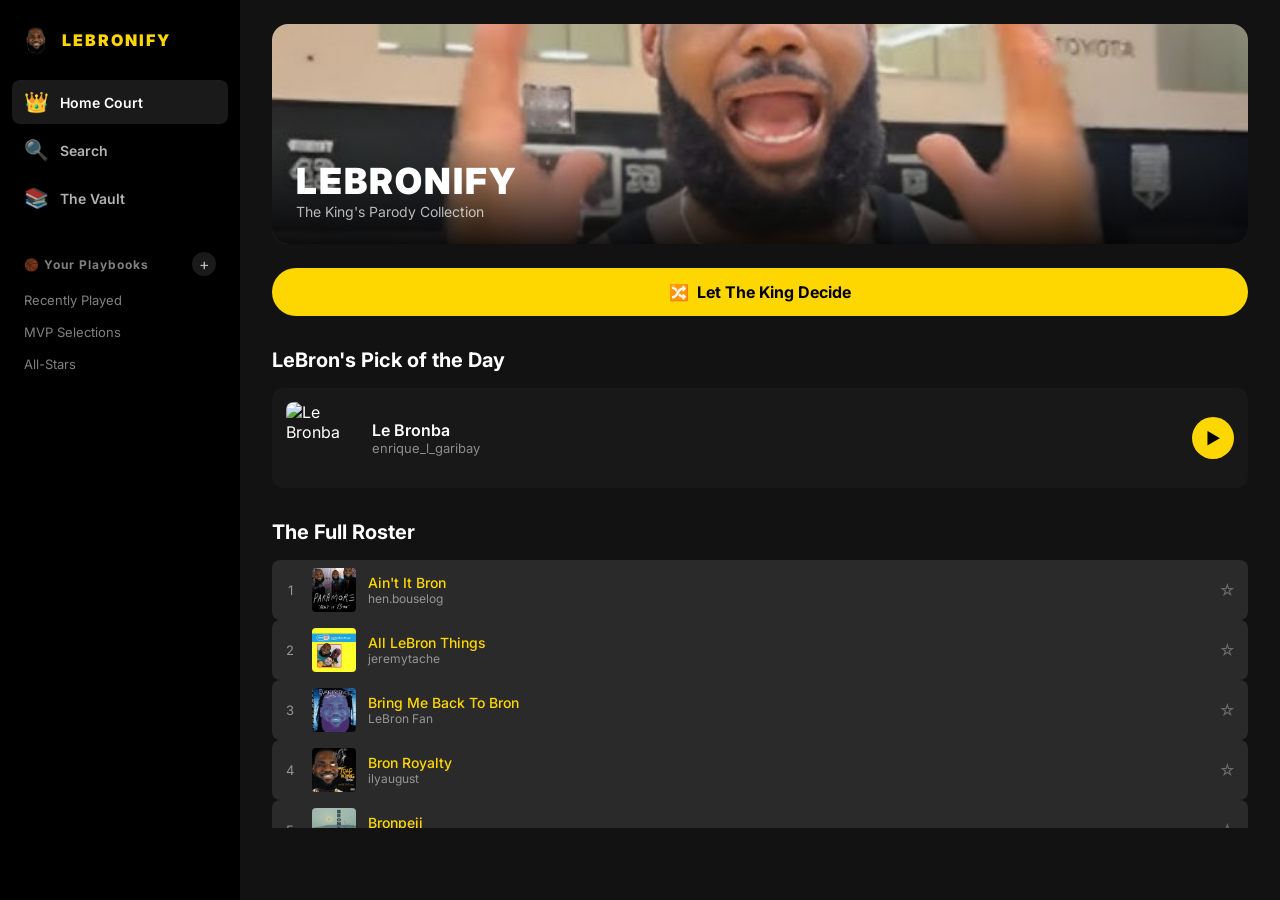
==== website/app.html @ bc75dea7 "Add LeBronify web browser experience with full music player Build a Spotify-style web app (app.html/" ====
<!DOCTYPE html>
<html lang="en">
<head>
    <meta charset="UTF-8">
    <meta name="viewport" content="width=device-width, initial-scale=1.0">
    <title>LeBronify - Web Player</title>
    <link rel="stylesheet" href="app.css">
    <link rel="icon" type="image/png" href="images/ui/lebron_default.png">
    <link rel="preconnect" href="https://fonts.googleapis.com">
    <link rel="preconnect" href="https://fonts.gstatic.com" crossorigin>
    <link href="https://fonts.googleapis.com/css2?family=Inter:wght@400;500;600;700;800;900&display=swap" rel="stylesheet">
</head>
<body>
    <div id="app">
        <!-- Sidebar -->
        <aside class="sidebar" id="sidebar">
            <div class="sidebar-logo">
                <img src="images/ui/lebron_default.png" alt="LeBronify" class="sidebar-logo-img">
                <span class="sidebar-logo-text">LEBRONIFY</span>
            </div>
            <nav class="sidebar-nav">
                <button class="nav-item active" data-view="home">
                    <span class="nav-icon">&#x1F451;</span>
                    <span class="nav-label">Home Court</span>
                </button>
                <button class="nav-item" data-view="search">
                    <span class="nav-icon">&#x1F50D;</span>
                    <span class="nav-label">Search</span>
                </button>
                <button class="nav-item" data-view="vault">
                    <span class="nav-icon">&#x1F4DA;</span>
                    <span class="nav-label">The Vault</span>
                </button>
            </nav>
            <div class="sidebar-playlists">
                <div class="sidebar-playlists-header">
                    <span>&#x1F3C0; Your Playbooks</span>
                    <button class="sidebar-create-btn" id="create-playlist-btn" title="Draft a Playbook">+</button>
                </div>
                <div class="sidebar-playlists-list" id="sidebar-playlists"></div>
            </div>
        </aside>

        <!-- Main Content -->
        <main class="main-content" id="main-content">
            <!-- Home View -->
            <div class="view active" id="view-home">
                <div class="view-scroll">
                    <!-- Banner -->
                    <div class="home-banner">
                        <img src="images/ui/lebron_banner.jpg" alt="LeBron" class="banner-img">
                        <div class="banner-overlay">
                            <h1 class="banner-title">LEBRONIFY</h1>
                            <p class="banner-sub">The King's Parody Collection</p>
                        </div>
                    </div>

                    <!-- Taco Tuesday Banner (hidden by default) -->
                    <div class="taco-banner-section" id="taco-banner" style="display:none;">
                        <div class="taco-gradient">
                            <span class="taco-title-text">&#x1F32E; TACO TUESDAYYYYY &#x1F32E;</span>
                            <button class="taco-play-btn" id="taco-play-btn">Play Taco Tuesday</button>
                        </div>
                    </div>

                    <!-- Shuffle Button -->
                    <button class="shuffle-btn" id="shuffle-all-btn">
                        <span>&#x1F500;</span> Let The King Decide
                    </button>

                    <!-- Song of the Day -->
                    <section class="home-section">
                        <h2 class="section-title">LeBron's Pick of the Day</h2>
                        <div class="potd-card" id="potd-card"></div>
                    </section>

                    <!-- Recent Highlights -->
                    <section class="home-section" id="recent-section" style="display:none;">
                        <h2 class="section-title">Recent Highlights</h2>
                        <div class="scroll-row" id="recent-row"></div>
                    </section>

                    <!-- MVP Selections -->
                    <section class="home-section" id="mvp-section" style="display:none;">
                        <h2 class="section-title">MVP Selections</h2>
                        <div class="scroll-row" id="mvp-row"></div>
                    </section>

                    <!-- The Full Roster -->
                    <section class="home-section">
                        <h2 class="section-title">The Full Roster</h2>
                        <div class="song-list" id="full-roster"></div>
                    </section>
                </div>
            </div>

            <!-- Search View -->
            <div class="view" id="view-search">
                <div class="view-scroll">
                    <h1 class="view-title">Search</h1>
                    <div class="search-bar-wrap">
                        <span class="search-icon">&#x1F50D;</span>
                        <input type="text" class="search-input" id="search-input" placeholder="Search songs, artists...">
                    </div>
                    <div class="song-list" id="search-results"></div>
                </div>
            </div>

            <!-- Vault View -->
            <div class="view" id="view-vault">
                <div class="view-scroll">
                    <h1 class="view-title">The Vault</h1>
                    <div class="vault-tabs">
                        <button class="vault-tab active" data-vault-tab="playbooks">Playbooks</button>
                        <button class="vault-tab" data-vault-tab="allstars">All-Stars</button>
                    </div>
                    <div class="vault-panel active" id="vault-playbooks">
                        <div class="vault-section-label">System Playlists</div>
                        <div class="playlist-list" id="system-playlists"></div>
                        <div class="vault-section-label">Your Playbooks</div>
                        <div class="playlist-list" id="user-playlists"></div>
                        <button class="draft-btn" id="vault-create-btn">+ Draft a Playbook</button>
                    </div>
                    <div class="vault-panel" id="vault-allstars">
                        <div class="song-list" id="allstars-list"></div>
                        <div class="empty-state" id="empty-allstars" style="display:none;">
                            <span class="empty-icon">&#x1F494;</span>
                            <h3>No All-Stars Yet</h3>
                            <p>Even the King has his favorites. Tap the star on any song to crown it an All-Star.</p>
                        </div>
                    </div>
                </div>
            </div>

            <!-- Playlist Detail View -->
            <div class="view" id="view-playlist-detail">
                <div class="view-scroll">
                    <button class="back-btn" id="playlist-back-btn">&#x2190; Back</button>
                    <div class="playlist-header" id="playlist-header"></div>
                    <div class="playlist-actions">
                        <button class="play-all-btn" id="playlist-play-all">&#x25B6; Play All</button>
                        <button class="shuffle-play-btn" id="playlist-shuffle">&#x1F500; Shuffle</button>
                    </div>
                    <div class="song-list" id="playlist-songs"></div>
                </div>
            </div>

            <!-- Now Playing View (full screen) -->
            <div class="view" id="view-player">
                <div class="view-scroll player-view-scroll">
                    <button class="back-btn player-back" id="player-back-btn">&#x2190; Back</button>
                    <div class="player-content">
                        <div class="player-art-wrap">
                            <img src="" alt="" class="player-art" id="player-art">
                        </div>
                        <div class="player-song-title" id="player-title">Not Playing</div>
                        <div class="player-song-artist" id="player-artist">Select a song to start</div>
                        <div class="player-progress-wrap">
                            <div class="player-progress-bar" id="player-progress-bar">
                                <div class="player-progress-fill" id="player-progress-fill"></div>
                                <div class="player-progress-thumb" id="player-progress-thumb"></div>
                            </div>
                            <div class="player-times">
                                <span id="player-time-current">0:00</span>
                                <span id="player-time-total">0:00</span>
                            </div>
                        </div>
                        <div class="player-controls">
                            <button class="ctrl-btn" id="btn-shuffle" title="Shuffle">&#x1F500;</button>
                            <button class="ctrl-btn ctrl-main" id="btn-prev" title="Previous">&#x23EE;</button>
                            <button class="ctrl-btn ctrl-play" id="btn-play" title="Play">&#x25B6;</button>
                            <button class="ctrl-btn ctrl-main" id="btn-next" title="Next">&#x23ED;</button>
                            <button class="ctrl-btn" id="btn-repeat" title="Repeat">&#x1F501;</button>
                        </div>
                        <div class="player-actions">
                            <button class="action-btn" id="btn-favorite" title="All-Star">
                                <span>&#x2606;</span>
                                <span class="action-label">All-Star</span>
                            </button>
                            <button class="action-btn" id="btn-queue" title="Queue">
                                <span>&#x1F4CB;</span>
                                <span class="action-label">Queue</span>
                            </button>
                            <button class="action-btn" id="btn-add-playlist" title="Add to Playbook">
                                <span>&#x2795;</span>
                                <span class="action-label">Playbook</span>
                            </button>
                        </div>
                        <!-- On The Bench -->
                        <div class="bench-section" id="bench-section">
                            <h3 class="bench-title">On The Bench</h3>
                            <div class="bench-list" id="bench-list"></div>
                        </div>
                    </div>
                </div>
            </div>
        </main>

        <!-- Queue Panel (slide-in) -->
        <div class="queue-panel" id="queue-panel">
            <div class="queue-header">
                <h2>Queue</h2>
                <button class="queue-close" id="queue-close">&#x2715;</button>
            </div>
            <div class="queue-list" id="queue-list"></div>
        </div>

        <!-- Now Playing Bar (bottom) -->
        <div class="now-playing-bar" id="now-playing-bar" style="display:none;">
            <div class="npb-progress">
                <div class="npb-progress-fill" id="npb-progress-fill"></div>
            </div>
            <div class="npb-content">
                <div class="npb-left" id="npb-open-player">
                    <img src="" alt="" class="npb-art" id="npb-art">
                    <div class="npb-info">
                        <div class="npb-title" id="npb-title">Not Playing</div>
                        <div class="npb-artist" id="npb-artist"></div>
                    </div>
                </div>
                <div class="npb-controls">
                    <button class="npb-btn" id="npb-prev">&#x23EE;</button>
                    <button class="npb-btn npb-play" id="npb-play">&#x25B6;</button>
                    <button class="npb-btn" id="npb-next">&#x23ED;</button>
                </div>
                <div class="npb-right">
                    <button class="npb-btn npb-fav" id="npb-fav" title="All-Star">&#x2606;</button>
                    <div class="npb-volume">
                        <span>&#x1F50A;</span>
                        <input type="range" class="volume-slider" id="volume-slider" min="0" max="100" value="80">
                    </div>
                </div>
            </div>
        </div>

        <!-- AD Overlay -->
        <div class="ad-overlay" id="ad-overlay" style="display:none;">
            <div class="ad-card">
                <div class="ad-header" id="ad-header">THE BROW KNOWS</div>
                <img src="" alt="AD" class="ad-img" id="ad-img">
                <div class="ad-msg" id="ad-msg"></div>
                <button class="ad-dismiss-btn" id="ad-dismiss"></button>
            </div>
        </div>

        <!-- Create Playlist Modal -->
        <div class="modal-overlay" id="modal-create" style="display:none;">
            <div class="modal-card">
                <h2>Draft a Playbook</h2>
                <input type="text" class="modal-input" id="playlist-name-input" placeholder="Playbook name...">
                <div class="modal-actions">
                    <button class="modal-cancel" id="modal-cancel">Cancel</button>
                    <button class="modal-confirm" id="modal-confirm">Draft</button>
                </div>
            </div>
        </div>

        <!-- Add to Playlist Modal -->
        <div class="modal-overlay" id="modal-add-to-playlist" style="display:none;">
            <div class="modal-card">
                <h2>Add to Playbook</h2>
                <div class="modal-playlist-list" id="modal-playlist-list"></div>
                <button class="modal-cancel" id="modal-add-cancel">Cancel</button>
            </div>
        </div>

        <!-- Mobile Tab Bar -->
        <div class="mobile-tabs" id="mobile-tabs">
            <button class="mobile-tab active" data-view="home">
                <span>&#x1F451;</span>
                <span>Home</span>
            </button>
            <button class="mobile-tab" data-view="search">
                <span>&#x1F50D;</span>
                <span>Search</span>
            </button>
            <button class="mobile-tab" data-view="player">
                <span>&#x1F3B5;</span>
                <span>Now Playing</span>
            </button>
            <button class="mobile-tab" data-view="vault">
                <span>&#x1F4DA;</span>
                <span>The Vault</span>
            </button>
        </div>
    </div>

    <script src="app.js"></script>
</body>
</html>
---- website/app.css ----
/* ============================================
   LEBRONIFY WEB APP - Spotify-style player
   Colors match iOS app exactly
   ============================================ */
:root {
    --bg: rgb(18, 18, 18);
    --bg-elevated: rgb(28, 28, 28);
    --bg-card: rgb(24, 24, 24);
    --bg-hover: rgb(40, 40, 40);
    --sidebar-bg: #000;
    --npb-bg: rgb(24, 24, 24);
    --yellow: #FFD700;
    --yellow-dim: rgba(255, 215, 0, 0.15);
    --yellow-glow: rgba(255, 215, 0, 0.3);
    --orange: #FF8C00;
    --white: #fff;
    --t1: rgba(255,255,255,1);
    --t2: rgba(255,255,255,0.7);
    --t3: rgba(255,255,255,0.5);
    --t4: rgba(255,255,255,0.3);
    --t5: rgba(255,255,255,0.1);
    --t6: rgba(255,255,255,0.06);
    --font: 'Inter', -apple-system, BlinkMacSystemFont, sans-serif;
    --sidebar-w: 240px;
    --npb-h: 72px;
    --radius: 8px;
    --transition: 0.2s ease;
}
*, *::before, *::after { margin: 0; padding: 0; box-sizing: border-box; }
body { font-family: var(--font); background: var(--bg); color: var(--white); overflow: hidden; height: 100vh; }
img { display: block; max-width: 100%; }
button { font-family: var(--font); cursor: pointer; border: none; background: none; color: inherit; }
input { font-family: var(--font); }

/* --- Layout --- */
#app { display: flex; height: 100vh; position: relative; }

/* --- Sidebar --- */
.sidebar {
    width: var(--sidebar-w); background: var(--sidebar-bg);
    display: flex; flex-direction: column; flex-shrink: 0;
    padding: 16px 12px; overflow: hidden;
}
.sidebar-logo { display: flex; align-items: center; gap: 10px; padding: 8px 8px 24px; }
.sidebar-logo-img { width: 32px; height: 32px; border-radius: 50%; object-fit: contain; }
.sidebar-logo-text { font-size: 16px; font-weight: 900; color: var(--yellow); letter-spacing: 2px; }
.sidebar-nav { display: flex; flex-direction: column; gap: 4px; margin-bottom: 24px; }
.nav-item {
    display: flex; align-items: center; gap: 12px; padding: 10px 12px;
    border-radius: var(--radius); font-size: 14px; font-weight: 600;
    color: var(--t2); transition: all var(--transition); width: 100%; text-align: left;
}
.nav-item:hover { color: var(--t1); background: var(--t5); }
.nav-item.active { color: var(--t1); background: var(--t5); }
.nav-icon { font-size: 20px; width: 24px; text-align: center; }

.sidebar-playlists { flex: 1; overflow-y: auto; }
.sidebar-playlists-header {
    display: flex; justify-content: space-between; align-items: center;
    padding: 8px 12px; font-size: 12px; font-weight: 700; color: var(--t3);
    letter-spacing: 1px;
}
.sidebar-create-btn {
    width: 24px; height: 24px; border-radius: 50%; background: var(--t5);
    color: var(--t2); font-size: 16px; display: flex; align-items: center;
    justify-content: center; transition: var(--transition);
}
.sidebar-create-btn:hover { background: var(--t4); color: var(--t1); }
.sidebar-playlists-list { display: flex; flex-direction: column; }
.sidebar-pl-item {
    padding: 8px 12px; font-size: 13px; color: var(--t3); border-radius: 4px;
    transition: var(--transition); cursor: pointer; white-space: nowrap;
    overflow: hidden; text-overflow: ellipsis; width: 100%; text-align: left;
}
.sidebar-pl-item:hover { color: var(--t1); background: var(--t6); }

/* --- Main Content --- */
.main-content {
    flex: 1; overflow: hidden; display: flex; flex-direction: column;
    padding-bottom: var(--npb-h);
}
.view { display: none; flex: 1; overflow: hidden; }
.view.active { display: flex; flex-direction: column; }
.view-scroll { flex: 1; overflow-y: auto; padding: 24px 32px 40px; }
.view-title { font-size: 28px; font-weight: 900; margin-bottom: 24px; }

/* --- Home View --- */
.home-banner {
    position: relative; height: 220px; border-radius: 16px; overflow: hidden;
    margin-bottom: 24px;
}
.banner-img { width: 100%; height: 100%; object-fit: cover; }
.banner-overlay {
    position: absolute; bottom: 0; left: 0; right: 0;
    padding: 24px; background: linear-gradient(transparent, rgba(0,0,0,0.85));
}
.banner-title { font-size: 36px; font-weight: 900; letter-spacing: 2px; }
.banner-sub { font-size: 14px; color: var(--t2); }

.taco-banner-section { margin-bottom: 16px; }
.taco-gradient {
    background: linear-gradient(135deg, var(--yellow), var(--orange));
    border-radius: var(--radius); padding: 16px 24px;
    display: flex; align-items: center; justify-content: space-between;
}
.taco-title-text { font-size: 20px; font-weight: 900; color: var(--white); }
.taco-play-btn {
    background: var(--white); color: var(--orange); padding: 8px 20px;
    border-radius: 25px; font-weight: 700; font-size: 13px;
}

.shuffle-btn {
    width: 100%; background: var(--yellow); color: #000; padding: 14px;
    border-radius: 25px; font-size: 16px; font-weight: 700; margin-bottom: 32px;
    transition: var(--transition); display: flex; align-items: center;
    justify-content: center; gap: 8px;
}
.shuffle-btn:hover { transform: scale(1.01); box-shadow: 0 4px 20px var(--yellow-glow); }

.home-section { margin-bottom: 32px; }
.section-title { font-size: 20px; font-weight: 700; margin-bottom: 16px; }

/* Pick of the Day */
.potd-card {
    display: flex; align-items: center; gap: 14px; background: var(--bg-card);
    padding: 14px; border-radius: 12px;
}
.potd-art { width: 72px; height: 72px; border-radius: 8px; object-fit: cover; flex-shrink: 0; }
.potd-info { flex: 1; min-width: 0; }
.potd-title { font-size: 16px; font-weight: 600; }
.potd-artist { font-size: 13px; color: var(--t3); }
.potd-play {
    width: 42px; height: 42px; background: var(--yellow); color: #000;
    border-radius: 50%; display: flex; align-items: center; justify-content: center;
    font-size: 16px; flex-shrink: 0; transition: var(--transition);
}
.potd-play:hover { transform: scale(1.1); }

/* Scroll Row */
.scroll-row { display: flex; gap: 14px; overflow-x: auto; padding-bottom: 8px; }
.scroll-row::-webkit-scrollbar { height: 4px; }
.scroll-row::-webkit-scrollbar-thumb { background: var(--t4); border-radius: 2px; }
.scroll-card {
    flex-shrink: 0; width: 140px; cursor: pointer; transition: var(--transition);
}
.scroll-card:hover { transform: translateY(-2px); }
.scroll-card-art {
    width: 140px; height: 140px; border-radius: 6px; overflow: hidden;
    margin-bottom: 8px; position: relative;
}
.scroll-card-art img { width: 100%; height: 100%; object-fit: cover; }
.scroll-card-name { font-size: 13px; font-weight: 600; white-space: nowrap; overflow: hidden; text-overflow: ellipsis; }
.scroll-card-artist { font-size: 11px; color: var(--t3); }
/* MVP badge on scroll cards */
.mvp-badge {
    position: absolute; top: 6px; left: 6px;
    width: 22px; height: 22px; background: var(--yellow); color: #000;
    border-radius: 50%; font-size: 12px; font-weight: 900;
    display: flex; align-items: center; justify-content: center;
    box-shadow: 0 2px 6px rgba(0,0,0,0.4);
}

/* Song List */
.song-list { display: flex; flex-direction: column; }
.song-row {
    display: flex; align-items: center; gap: 12px; padding: 8px 8px;
    border-radius: var(--radius); transition: var(--transition); cursor: pointer;
}
.song-row:hover { background: var(--bg-hover); }
.song-row.playing { background: var(--t5); }
.song-row-num { width: 20px; text-align: center; font-size: 13px; color: var(--t3); flex-shrink: 0; }
.song-row-art { width: 44px; height: 44px; border-radius: 4px; object-fit: cover; flex-shrink: 0; position: relative; }
.song-row-info { flex: 1; min-width: 0; }
.song-row-title { font-size: 14px; font-weight: 500; white-space: nowrap; overflow: hidden; text-overflow: ellipsis; }
.song-row.playing .song-row-title { color: var(--yellow); }
.song-row-artist { font-size: 12px; color: var(--t3); }
.song-row-plays { font-size: 11px; color: var(--t4); flex-shrink: 0; }
.song-row-fav {
    font-size: 16px; color: var(--t4); flex-shrink: 0; padding: 4px;
    transition: var(--transition);
}
.song-row-fav:hover { color: var(--yellow); }
.song-row-fav.active { color: var(--yellow); }
.song-row-menu { font-size: 18px; color: var(--t4); flex-shrink: 0; padding: 4px; }
.song-row-mvp {
    position: absolute; top: -3px; right: -3px;
    width: 18px; height: 18px; background: var(--yellow); color: #000;
    border-radius: 50%; font-size: 10px; font-weight: 900;
    display: flex; align-items: center; justify-content: center;
}

/* --- Search --- */
.search-bar-wrap {
    display: flex; align-items: center; gap: 10px; background: var(--bg-elevated);
    border-radius: 25px; padding: 10px 16px; margin-bottom: 24px;
}
.search-icon { font-size: 18px; color: var(--t3); }
.search-input {
    flex: 1; background: none; border: none; color: var(--white);
    font-size: 14px; outline: none;
}
.search-input::placeholder { color: var(--t4); }

/* --- Vault --- */
.vault-tabs {
    display: flex; gap: 0; margin-bottom: 24px;
    border-bottom: 1px solid var(--t6);
}
.vault-tab {
    flex: 1; padding: 12px; text-align: center; font-size: 14px;
    font-weight: 600; color: var(--t3); position: relative; transition: var(--transition);
}
.vault-tab:hover { color: var(--t2); }
.vault-tab.active { color: var(--t1); }
.vault-tab.active::after {
    content: ''; position: absolute; bottom: -1px; left: 0; right: 0;
    height: 3px; background: var(--yellow); border-radius: 2px 2px 0 0;
}
.vault-panel { display: none; }
.vault-panel.active { display: block; }
.vault-section-label { font-size: 12px; font-weight: 700; color: var(--t3); margin: 16px 0 8px; letter-spacing: 1px; }
.playlist-list { display: flex; flex-direction: column; gap: 6px; }
.playlist-row {
    display: flex; align-items: center; gap: 12px; padding: 10px;
    background: var(--t6); border-radius: 10px; cursor: pointer; transition: var(--transition);
}
.playlist-row:hover { background: var(--t5); }
.playlist-art { width: 56px; height: 56px; border-radius: 6px; object-fit: cover; flex-shrink: 0; }
.playlist-info { flex: 1; }
.playlist-name { font-size: 14px; font-weight: 600; }
.playlist-count { font-size: 12px; color: var(--t3); }
.playlist-chevron { font-size: 18px; color: var(--t4); }
.draft-btn {
    width: 100%; background: var(--yellow); color: #000; padding: 12px;
    border-radius: 25px; font-size: 14px; font-weight: 700; margin-top: 16px;
}
.empty-state { text-align: center; padding: 60px 20px; }
.empty-icon { font-size: 50px; opacity: 0.3; display: block; margin-bottom: 16px; }
.empty-state h3 { font-size: 18px; margin-bottom: 8px; }
.empty-state p { font-size: 14px; color: var(--t3); }

/* Playlist Detail */
.back-btn {
    font-size: 14px; color: var(--t2); padding: 8px 0; margin-bottom: 16px;
    transition: var(--transition);
}
.back-btn:hover { color: var(--t1); }
.playlist-header { display: flex; align-items: center; gap: 20px; margin-bottom: 20px; }
.playlist-header-art { width: 120px; height: 120px; border-radius: 8px; object-fit: cover; }
.playlist-header-info { flex: 1; }
.playlist-header-name { font-size: 28px; font-weight: 900; margin-bottom: 4px; }
.playlist-header-count { font-size: 14px; color: var(--t3); }
.playlist-actions { display: flex; gap: 12px; margin-bottom: 20px; }
.play-all-btn, .shuffle-play-btn {
    padding: 10px 24px; border-radius: 25px; font-size: 13px; font-weight: 700;
}
.play-all-btn { background: var(--yellow); color: #000; }
.shuffle-play-btn { background: var(--t5); color: var(--t1); }

/* --- Player View --- */
.player-view-scroll { display: flex; flex-direction: column; align-items: center; }
.player-back { align-self: flex-start; }
.player-content { display: flex; flex-direction: column; align-items: center; width: 100%; max-width: 400px; }
.player-art-wrap {
    width: 300px; height: 300px; border-radius: 12px; overflow: hidden;
    box-shadow: 0 20px 60px rgba(0,0,0,0.5); margin-bottom: 24px;
}
.player-art { width: 100%; height: 100%; object-fit: cover; }
.player-song-title { font-size: 22px; font-weight: 700; margin-bottom: 4px; text-align: center; }
.player-song-artist { font-size: 16px; color: var(--t3); margin-bottom: 24px; text-align: center; }
.player-progress-wrap { width: 100%; margin-bottom: 8px; }
.player-progress-bar {
    width: 100%; height: 4px; background: var(--t5); border-radius: 2px;
    cursor: pointer; position: relative;
}
.player-progress-fill { height: 100%; background: var(--white); border-radius: 2px; width: 0%; transition: none; }
.player-progress-bar:hover .player-progress-fill { background: var(--yellow); }
.player-progress-thumb {
    position: absolute; top: 50%; width: 12px; height: 12px;
    background: var(--white); border-radius: 50%; transform: translate(-50%, -50%);
    left: 0%; opacity: 0; transition: opacity var(--transition);
}
.player-progress-bar:hover .player-progress-thumb { opacity: 1; }
.player-times { display: flex; justify-content: space-between; font-size: 11px; color: var(--t3); margin-top: 6px; font-variant-numeric: tabular-nums; }
.player-controls { display: flex; align-items: center; justify-content: center; gap: 20px; margin: 16px 0; }
.ctrl-btn { font-size: 18px; color: var(--t3); padding: 8px; transition: var(--transition); }
.ctrl-btn:hover { color: var(--t1); }
.ctrl-btn.active { color: var(--yellow); }
.ctrl-main { font-size: 24px; color: var(--t1); }
.ctrl-play {
    width: 56px; height: 56px; background: var(--white); color: #000;
    border-radius: 50%; display: flex; align-items: center; justify-content: center;
    font-size: 22px; transition: var(--transition);
}
.ctrl-play:hover { transform: scale(1.06); }
.player-actions { display: flex; gap: 32px; margin-bottom: 24px; }
.action-btn { display: flex; flex-direction: column; align-items: center; gap: 4px; color: var(--t3); transition: var(--transition); }
.action-btn:hover { color: var(--t1); }
.action-btn.active { color: var(--yellow); }
.action-btn span:first-child { font-size: 20px; }
.action-label { font-size: 10px; font-weight: 500; }

.bench-section { width: 100%; background: var(--t6); border-radius: 10px; padding: 12px; }
.bench-title { font-size: 13px; font-weight: 700; color: var(--t2); margin-bottom: 8px; }
.bench-list { display: flex; flex-direction: column; gap: 6px; }
.bench-item {
    display: flex; align-items: center; gap: 8px; padding: 4px;
    border-radius: 4px; cursor: pointer; transition: var(--transition);
}
.bench-item:hover { background: var(--t5); }
.bench-art { width: 34px; height: 34px; border-radius: 4px; object-fit: cover; flex-shrink: 0; }
.bench-info { flex: 1; }
.bench-name { font-size: 13px; font-weight: 500; }
.bench-artist { font-size: 11px; color: var(--t4); }

/* --- Queue Panel --- */
.queue-panel {
    position: fixed; top: 0; right: -360px; width: 360px; height: calc(100vh - var(--npb-h));
    background: var(--bg-elevated); z-index: 100; transition: right 0.3s ease;
    display: flex; flex-direction: column; border-left: 1px solid var(--t6);
}
.queue-panel.open { right: 0; }
.queue-header { display: flex; justify-content: space-between; align-items: center; padding: 20px; }
.queue-header h2 { font-size: 18px; font-weight: 700; }
.queue-close { font-size: 20px; color: var(--t3); padding: 4px; }
.queue-list { flex: 1; overflow-y: auto; padding: 0 12px 12px; }
.queue-item {
    display: flex; align-items: center; gap: 10px; padding: 8px;
    border-radius: var(--radius); cursor: pointer; transition: var(--transition);
}
.queue-item:hover { background: var(--bg-hover); }
.queue-item.active { background: var(--t5); }
.queue-art { width: 40px; height: 40px; border-radius: 4px; object-fit: cover; flex-shrink: 0; }
.queue-info { flex: 1; min-width: 0; }
.queue-name { font-size: 13px; font-weight: 500; white-space: nowrap; overflow: hidden; text-overflow: ellipsis; }
.queue-item.active .queue-name { color: var(--yellow); }
.queue-artist { font-size: 11px; color: var(--t4); }

/* --- Now Playing Bar --- */
.now-playing-bar {
    position: fixed; bottom: 0; left: 0; right: 0; height: var(--npb-h);
    background: var(--npb-bg); border-top: 1px solid var(--t6); z-index: 50;
}
.npb-progress { height: 3px; background: var(--t6); }
.npb-progress-fill { height: 100%; background: var(--yellow); width: 0%; transition: none; }
.npb-content { display: flex; align-items: center; padding: 0 16px; height: calc(var(--npb-h) - 3px); }
.npb-left { display: flex; align-items: center; gap: 12px; flex: 1; cursor: pointer; min-width: 0; }
.npb-art { width: 48px; height: 48px; border-radius: 4px; object-fit: cover; flex-shrink: 0; }
.npb-info { min-width: 0; }
.npb-title { font-size: 14px; font-weight: 600; white-space: nowrap; overflow: hidden; text-overflow: ellipsis; }
.npb-artist { font-size: 12px; color: var(--t3); }
.npb-controls { display: flex; align-items: center; gap: 16px; }
.npb-btn { font-size: 16px; color: var(--t2); padding: 8px; transition: var(--transition); }
.npb-btn:hover { color: var(--t1); }
.npb-play {
    width: 36px; height: 36px; background: var(--white); color: #000;
    border-radius: 50%; display: flex; align-items: center; justify-content: center;
    font-size: 14px;
}
.npb-fav.active { color: var(--yellow); }
.npb-right { display: flex; align-items: center; gap: 12px; flex: 1; justify-content: flex-end; }
.npb-volume { display: flex; align-items: center; gap: 6px; font-size: 14px; color: var(--t3); }
.volume-slider {
    width: 80px; height: 4px; -webkit-appearance: none; background: var(--t5);
    border-radius: 2px; outline: none;
}
.volume-slider::-webkit-slider-thumb {
    -webkit-appearance: none; width: 12px; height: 12px;
    background: var(--white); border-radius: 50%; cursor: pointer;
}

/* --- AD Overlay --- */
.ad-overlay {
    position: fixed; inset: 0; background: rgba(0,0,0,0.8);
    display: flex; align-items: center; justify-content: center; z-index: 200;
}
.ad-card {
    background: var(--bg-elevated); border-radius: 16px; padding: 32px;
    text-align: center; max-width: 360px; width: 90%;
    border: 1px solid var(--t5);
}
.ad-header { font-size: 22px; font-weight: 900; margin-bottom: 16px; }
.ad-img { width: 160px; height: 200px; border-radius: 12px; object-fit: cover; margin: 0 auto 16px; }
.ad-msg { font-size: 14px; color: var(--t2); font-style: italic; margin-bottom: 20px; }
.ad-dismiss-btn {
    background: var(--yellow); color: #000; padding: 10px 24px;
    border-radius: 25px; font-size: 13px; font-weight: 700;
}

/* --- Modals --- */
.modal-overlay {
    position: fixed; inset: 0; background: rgba(0,0,0,0.7);
    display: flex; align-items: center; justify-content: center; z-index: 300;
}
.modal-card {
    background: var(--bg-elevated); border-radius: 12px; padding: 24px;
    max-width: 380px; width: 90%;
}
.modal-card h2 { font-size: 20px; font-weight: 700; margin-bottom: 16px; }
.modal-input {
    width: 100%; padding: 12px; background: var(--t5); border: 1px solid var(--t5);
    border-radius: var(--radius); color: var(--white); font-size: 14px;
    outline: none; margin-bottom: 16px;
}
.modal-input:focus { border-color: var(--yellow); }
.modal-actions { display: flex; gap: 12px; justify-content: flex-end; }
.modal-cancel { padding: 8px 20px; border-radius: 25px; color: var(--t2); font-size: 13px; font-weight: 600; }
.modal-confirm { padding: 8px 20px; border-radius: 25px; background: var(--yellow); color: #000; font-size: 13px; font-weight: 700; }
.modal-playlist-list { display: flex; flex-direction: column; gap: 4px; max-height: 300px; overflow-y: auto; margin-bottom: 16px; }
.modal-pl-item {
    padding: 10px 12px; border-radius: var(--radius); font-size: 14px;
    color: var(--t2); cursor: pointer; transition: var(--transition);
}
.modal-pl-item:hover { background: var(--t5); color: var(--t1); }

/* --- Mobile Tab Bar --- */
.mobile-tabs {
    display: none; position: fixed; bottom: 0; left: 0; right: 0;
    background: var(--sidebar-bg); border-top: 1px solid var(--t6);
    z-index: 60; padding: 6px 0 env(safe-area-inset-bottom);
}
.mobile-tab {
    flex: 1; display: flex; flex-direction: column; align-items: center;
    gap: 2px; padding: 6px 0; font-size: 10px; color: var(--t4);
}
.mobile-tab span:first-child { font-size: 18px; }
.mobile-tab.active { color: var(--yellow); }

/* --- Scrollbar --- */
::-webkit-scrollbar { width: 8px; }
::-webkit-scrollbar-track { background: transparent; }
::-webkit-scrollbar-thumb { background: var(--t4); border-radius: 4px; }
::-webkit-scrollbar-thumb:hover { background: var(--t3); }

/* ============================================
   RESPONSIVE
   ============================================ */
@media (max-width: 900px) {
    .sidebar { display: none; }
    .mobile-tabs { display: flex; }
    .main-content { padding-bottom: calc(var(--npb-h) + 56px); }
    .npb-right { display: none; }
    .view-scroll { padding: 16px 16px 32px; }
    .player-art-wrap { width: 240px; height: 240px; }
    .home-banner { height: 160px; }
    .banner-title { font-size: 24px; }
    .queue-panel { width: 100%; right: -100%; }
}

@media (max-width: 480px) {
    .player-art-wrap { width: 200px; height: 200px; }
    .player-song-title { font-size: 18px; }
    .player-controls { gap: 14px; }
    .ctrl-play { width: 48px; height: 48px; font-size: 18px; }
    .scroll-card { width: 120px; }
    .scroll-card-art { width: 120px; height: 120px; }
}
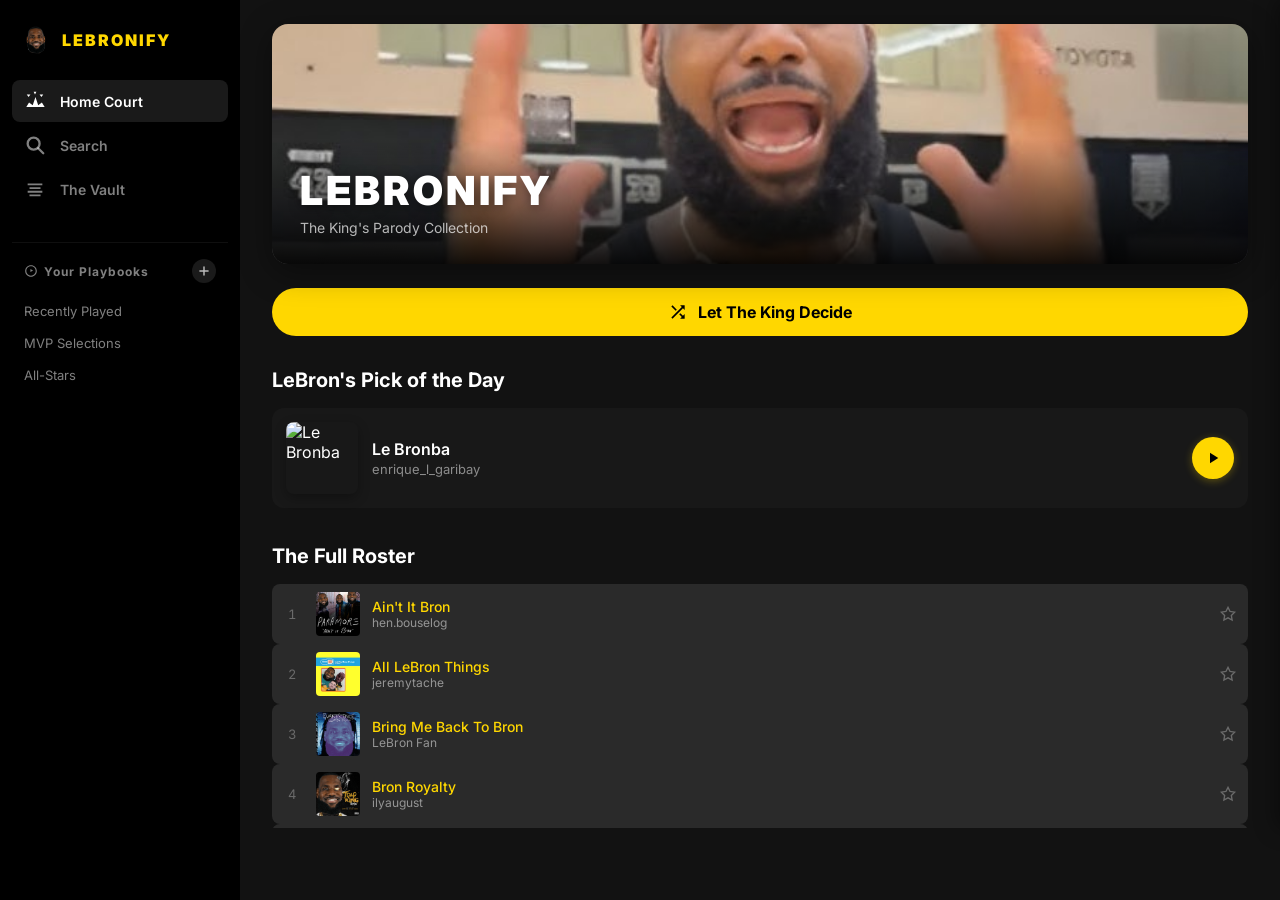
==== commit 1c84273b: "Replace all emojis with proper SVG icons and polish UI - Replace every emoji/unicode symbol across a" ====
--- a/website/app.html
+++ b/website/app.html
@@ -20,22 +20,27 @@
             </div>
             <nav class="sidebar-nav">
                 <button class="nav-item active" data-view="home">
-                    <span class="nav-icon">&#x1F451;</span>
+                    <svg class="nav-icon" viewBox="0 0 24 24" fill="currentColor"><path d="M2.5 18.5l3-5 4 3 3-9 3 9 4-3 3 5H2.5zM5 7.5L3 5h4L5 7.5zm14 0L17 5h4l-2 2.5zM12 5l-1.5-3h3L12 5z"/></svg>
                     <span class="nav-label">Home Court</span>
                 </button>
                 <button class="nav-item" data-view="search">
-                    <span class="nav-icon">&#x1F50D;</span>
+                    <svg class="nav-icon" viewBox="0 0 24 24" fill="none" stroke="currentColor" stroke-width="2.5" stroke-linecap="round"><circle cx="10.5" cy="10.5" r="6.5"/><line x1="15.5" y1="15.5" x2="21" y2="21"/></svg>
                     <span class="nav-label">Search</span>
                 </button>
                 <button class="nav-item" data-view="vault">
-                    <span class="nav-icon">&#x1F4DA;</span>
+                    <svg class="nav-icon" viewBox="0 0 24 24" fill="currentColor"><path d="M4 6h16v2H4zm2 4h12v2H6zm-2 4h16v2H4zm2 4h12v2H6z"/></svg>
                     <span class="nav-label">The Vault</span>
                 </button>
             </nav>
             <div class="sidebar-playlists">
                 <div class="sidebar-playlists-header">
-                    <span>&#x1F3C0; Your Playbooks</span>
-                    <button class="sidebar-create-btn" id="create-playlist-btn" title="Draft a Playbook">+</button>
+                    <span class="sidebar-playlists-title">
+                        <svg width="14" height="14" viewBox="0 0 24 24" fill="currentColor"><path d="M12 2C6.48 2 2 6.48 2 12s4.48 10 10 10 10-4.48 10-10S17.52 2 12 2zm0 18c-4.41 0-8-3.59-8-8s3.59-8 8-8 8 3.59 8 8-3.59 8-8 8zm-1-6.5v-5l4.5 2.5-4.5 2.5z"/></svg>
+                        Your Playbooks
+                    </span>
+                    <button class="sidebar-create-btn" id="create-playlist-btn" title="Draft a Playbook">
+                        <svg width="14" height="14" viewBox="0 0 24 24" fill="currentColor"><path d="M12 5v14m-7-7h14" stroke="currentColor" stroke-width="2.5" stroke-linecap="round"/></svg>
+                    </button>
                 </div>
                 <div class="sidebar-playlists-list" id="sidebar-playlists"></div>
             </div>
@@ -58,14 +63,18 @@
                     <!-- Taco Tuesday Banner (hidden by default) -->
                     <div class="taco-banner-section" id="taco-banner" style="display:none;">
                         <div class="taco-gradient">
-                            <span class="taco-title-text">&#x1F32E; TACO TUESDAYYYYY &#x1F32E;</span>
-                            <button class="taco-play-btn" id="taco-play-btn">Play Taco Tuesday</button>
+                            <span class="taco-title-text">TACO TUESDAYYYYY</span>
+                            <button class="taco-play-btn" id="taco-play-btn">
+                                <svg width="14" height="14" viewBox="0 0 24 24" fill="currentColor"><path d="M8 5v14l11-7z"/></svg>
+                                Play Taco Tuesday
+                            </button>
                         </div>
                     </div>
 
                     <!-- Shuffle Button -->
                     <button class="shuffle-btn" id="shuffle-all-btn">
-                        <span>&#x1F500;</span> Let The King Decide
+                        <svg width="20" height="20" viewBox="0 0 24 24" fill="currentColor"><path d="M10.59 9.17L5.41 4 4 5.41l5.17 5.17 1.42-1.41zM14.5 4l2.04 2.04L4 18.59 5.41 20 17.96 7.46 20 9.5V4h-5.5zm.33 9.41l-1.41 1.41 3.13 3.13L14.5 20H20v-5.5l-2.04 2.04-3.13-3.13z"/></svg>
+                        Let The King Decide
                     </button>
 
                     <!-- Song of the Day -->
@@ -99,7 +108,7 @@
                 <div class="view-scroll">
                     <h1 class="view-title">Search</h1>
                     <div class="search-bar-wrap">
-                        <span class="search-icon">&#x1F50D;</span>
+                        <svg class="search-bar-icon" viewBox="0 0 24 24" fill="none" stroke="currentColor" stroke-width="2.5" stroke-linecap="round"><circle cx="10.5" cy="10.5" r="6.5"/><line x1="15.5" y1="15.5" x2="21" y2="21"/></svg>
                         <input type="text" class="search-input" id="search-input" placeholder="Search songs, artists...">
                     </div>
                     <div class="song-list" id="search-results"></div>
@@ -119,12 +128,15 @@
                         <div class="playlist-list" id="system-playlists"></div>
                         <div class="vault-section-label">Your Playbooks</div>
                         <div class="playlist-list" id="user-playlists"></div>
-                        <button class="draft-btn" id="vault-create-btn">+ Draft a Playbook</button>
+                        <button class="draft-btn" id="vault-create-btn">
+                            <svg width="16" height="16" viewBox="0 0 24 24" fill="currentColor"><path d="M12 5v14m-7-7h14" stroke="currentColor" stroke-width="2.5" stroke-linecap="round"/></svg>
+                            Draft a Playbook
+                        </button>
                     </div>
                     <div class="vault-panel" id="vault-allstars">
                         <div class="song-list" id="allstars-list"></div>
                         <div class="empty-state" id="empty-allstars" style="display:none;">
-                            <span class="empty-icon">&#x1F494;</span>
+                            <svg class="empty-icon" viewBox="0 0 24 24" fill="currentColor"><path d="M12 21.35l-1.45-1.32C5.4 15.36 2 12.28 2 8.5 2 5.42 4.42 3 7.5 3c1.74 0 3.41.81 4.5 2.09C13.09 3.81 14.76 3 16.5 3 19.58 3 22 5.42 22 8.5c0 3.78-3.4 6.86-8.55 11.54L12 21.35z"/><line x1="4" y1="4" x2="20" y2="20" stroke="currentColor" stroke-width="2"/></svg>
                             <h3>No All-Stars Yet</h3>
                             <p>Even the King has his favorites. Tap the star on any song to crown it an All-Star.</p>
                         </div>
@@ -135,11 +147,20 @@
             <!-- Playlist Detail View -->
             <div class="view" id="view-playlist-detail">
                 <div class="view-scroll">
-                    <button class="back-btn" id="playlist-back-btn">&#x2190; Back</button>
+                    <button class="back-btn" id="playlist-back-btn">
+                        <svg width="16" height="16" viewBox="0 0 24 24" fill="none" stroke="currentColor" stroke-width="2.5" stroke-linecap="round" stroke-linejoin="round"><path d="M15 18l-6-6 6-6"/></svg>
+                        Back
+                    </button>
                     <div class="playlist-header" id="playlist-header"></div>
                     <div class="playlist-actions">
-                        <button class="play-all-btn" id="playlist-play-all">&#x25B6; Play All</button>
-                        <button class="shuffle-play-btn" id="playlist-shuffle">&#x1F500; Shuffle</button>
+                        <button class="play-all-btn" id="playlist-play-all">
+                            <svg width="14" height="14" viewBox="0 0 24 24" fill="currentColor"><path d="M8 5v14l11-7z"/></svg>
+                            Play All
+                        </button>
+                        <button class="shuffle-play-btn" id="playlist-shuffle">
+                            <svg width="14" height="14" viewBox="0 0 24 24" fill="currentColor"><path d="M10.59 9.17L5.41 4 4 5.41l5.17 5.17 1.42-1.41zM14.5 4l2.04 2.04L4 18.59 5.41 20 17.96 7.46 20 9.5V4h-5.5zm.33 9.41l-1.41 1.41 3.13 3.13L14.5 20H20v-5.5l-2.04 2.04-3.13-3.13z"/></svg>
+                            Shuffle
+                        </button>
                     </div>
                     <div class="song-list" id="playlist-songs"></div>
                 </div>
@@ -148,7 +169,10 @@
             <!-- Now Playing View (full screen) -->
             <div class="view" id="view-player">
                 <div class="view-scroll player-view-scroll">
-                    <button class="back-btn player-back" id="player-back-btn">&#x2190; Back</button>
+                    <button class="back-btn player-back" id="player-back-btn">
+                        <svg width="16" height="16" viewBox="0 0 24 24" fill="none" stroke="currentColor" stroke-width="2.5" stroke-linecap="round" stroke-linejoin="round"><path d="M15 18l-6-6 6-6"/></svg>
+                        Back
+                    </button>
                     <div class="player-content">
                         <div class="player-art-wrap">
                             <img src="" alt="" class="player-art" id="player-art">
@@ -166,23 +190,23 @@
                             </div>
                         </div>
                         <div class="player-controls">
-                            <button class="ctrl-btn" id="btn-shuffle" title="Shuffle">&#x1F500;</button>
-                            <button class="ctrl-btn ctrl-main" id="btn-prev" title="Previous">&#x23EE;</button>
-                            <button class="ctrl-btn ctrl-play" id="btn-play" title="Play">&#x25B6;</button>
-                            <button class="ctrl-btn ctrl-main" id="btn-next" title="Next">&#x23ED;</button>
-                            <button class="ctrl-btn" id="btn-repeat" title="Repeat">&#x1F501;</button>
+                            <button class="ctrl-btn" id="btn-shuffle" title="Shuffle"></button>
+                            <button class="ctrl-btn ctrl-main" id="btn-prev" title="Previous"></button>
+                            <button class="ctrl-btn ctrl-play" id="btn-play" title="Play"></button>
+                            <button class="ctrl-btn ctrl-main" id="btn-next" title="Next"></button>
+                            <button class="ctrl-btn" id="btn-repeat" title="Repeat"></button>
                         </div>
                         <div class="player-actions">
                             <button class="action-btn" id="btn-favorite" title="All-Star">
-                                <span>&#x2606;</span>
+                                <span class="action-icon"></span>
                                 <span class="action-label">All-Star</span>
                             </button>
                             <button class="action-btn" id="btn-queue" title="Queue">
-                                <span>&#x1F4CB;</span>
+                                <svg class="action-icon" viewBox="0 0 24 24" fill="currentColor"><path d="M3 13h12v-2H3v2zm0-6v2h16V7H3zm0 10h8v-2H3v2zm14-2v-4h-2v4h-4v2h4v4h2v-4h4v-2h-4z"/></svg>
                                 <span class="action-label">Queue</span>
                             </button>
                             <button class="action-btn" id="btn-add-playlist" title="Add to Playbook">
-                                <span>&#x2795;</span>
+                                <svg class="action-icon" viewBox="0 0 24 24" fill="none" stroke="currentColor" stroke-width="2" stroke-linecap="round"><circle cx="12" cy="12" r="9"/><path d="M12 8v8m-4-4h8"/></svg>
                                 <span class="action-label">Playbook</span>
                             </button>
                         </div>
@@ -200,7 +224,9 @@
         <div class="queue-panel" id="queue-panel">
             <div class="queue-header">
                 <h2>Queue</h2>
-                <button class="queue-close" id="queue-close">&#x2715;</button>
+                <button class="queue-close" id="queue-close">
+                    <svg width="18" height="18" viewBox="0 0 24 24" fill="none" stroke="currentColor" stroke-width="2.5" stroke-linecap="round"><path d="M18 6L6 18M6 6l12 12"/></svg>
+                </button>
             </div>
             <div class="queue-list" id="queue-list"></div>
         </div>
@@ -219,14 +245,14 @@
                     </div>
                 </div>
                 <div class="npb-controls">
-                    <button class="npb-btn" id="npb-prev">&#x23EE;</button>
-                    <button class="npb-btn npb-play" id="npb-play">&#x25B6;</button>
-                    <button class="npb-btn" id="npb-next">&#x23ED;</button>
+                    <button class="npb-btn" id="npb-prev"></button>
+                    <button class="npb-btn npb-play" id="npb-play"></button>
+                    <button class="npb-btn" id="npb-next"></button>
                 </div>
                 <div class="npb-right">
-                    <button class="npb-btn npb-fav" id="npb-fav" title="All-Star">&#x2606;</button>
+                    <button class="npb-btn npb-fav" id="npb-fav" title="All-Star"></button>
                     <div class="npb-volume">
-                        <span>&#x1F50A;</span>
+                        <svg width="16" height="16" viewBox="0 0 24 24" fill="currentColor"><path d="M3 9v6h4l5 5V4L7 9H3zm13.5 3c0-1.77-1.02-3.29-2.5-4.03v8.05c1.48-.73 2.5-2.25 2.5-4.02zM14 3.23v2.06c2.89.86 5 3.54 5 6.71s-2.11 5.85-5 6.71v2.06c4.01-.91 7-4.49 7-8.77s-2.99-7.86-7-8.77z"/></svg>
                         <input type="range" class="volume-slider" id="volume-slider" min="0" max="100" value="80">
                     </div>
                 </div>
@@ -267,19 +293,19 @@
         <!-- Mobile Tab Bar -->
         <div class="mobile-tabs" id="mobile-tabs">
             <button class="mobile-tab active" data-view="home">
-                <span>&#x1F451;</span>
+                <svg width="20" height="20" viewBox="0 0 24 24" fill="currentColor"><path d="M2.5 18.5l3-5 4 3 3-9 3 9 4-3 3 5H2.5zM5 7.5L3 5h4L5 7.5zm14 0L17 5h4l-2 2.5zM12 5l-1.5-3h3L12 5z"/></svg>
                 <span>Home</span>
             </button>
             <button class="mobile-tab" data-view="search">
-                <span>&#x1F50D;</span>
+                <svg width="20" height="20" viewBox="0 0 24 24" fill="none" stroke="currentColor" stroke-width="2.5" stroke-linecap="round"><circle cx="10.5" cy="10.5" r="6.5"/><line x1="15.5" y1="15.5" x2="21" y2="21"/></svg>
                 <span>Search</span>
             </button>
             <button class="mobile-tab" data-view="player">
-                <span>&#x1F3B5;</span>
+                <svg width="20" height="20" viewBox="0 0 24 24" fill="currentColor"><path d="M12 3v10.55c-.59-.34-1.27-.55-2-.55C7.79 13 6 14.79 6 17s1.79 4 4 4 4-1.79 4-4V7h4V3h-6z"/></svg>
                 <span>Now Playing</span>
             </button>
             <button class="mobile-tab" data-view="vault">
-                <span>&#x1F4DA;</span>
+                <svg width="20" height="20" viewBox="0 0 24 24" fill="currentColor"><path d="M4 6h16v2H4zm2 4h12v2H6zm-2 4h16v2H4zm2 4h12v2H6z"/></svg>
                 <span>The Vault</span>
             </button>
         </div>
--- a/website/app.css
+++ b/website/app.css
@@ -27,10 +27,17 @@
     --transition: 0.2s ease;
 }
 *, *::before, *::after { margin: 0; padding: 0; box-sizing: border-box; }
-body { font-family: var(--font); background: var(--bg); color: var(--white); overflow: hidden; height: 100vh; }
+body { font-family: var(--font); background: var(--bg); color: var(--white); overflow: hidden; height: 100vh; -webkit-font-smoothing: antialiased; }
 img { display: block; max-width: 100%; }
 button { font-family: var(--font); cursor: pointer; border: none; background: none; color: inherit; }
 input { font-family: var(--font); }
+
+/* SVG icon base styles */
+svg { flex-shrink: 0; }
+.nav-icon { width: 22px; height: 22px; }
+.action-icon { width: 20px; height: 20px; display: flex; align-items: center; justify-content: center; }
+.search-bar-icon { width: 18px; height: 18px; color: var(--t3); flex-shrink: 0; }
+.empty-icon { width: 50px; height: 50px; opacity: 0.3; margin: 0 auto 16px; display: block; }
 
 /* --- Layout --- */
 #app { display: flex; height: 100vh; position: relative; }
@@ -44,25 +51,25 @@
 .sidebar-logo { display: flex; align-items: center; gap: 10px; padding: 8px 8px 24px; }
 .sidebar-logo-img { width: 32px; height: 32px; border-radius: 50%; object-fit: contain; }
 .sidebar-logo-text { font-size: 16px; font-weight: 900; color: var(--yellow); letter-spacing: 2px; }
-.sidebar-nav { display: flex; flex-direction: column; gap: 4px; margin-bottom: 24px; }
+.sidebar-nav { display: flex; flex-direction: column; gap: 2px; margin-bottom: 24px; }
 .nav-item {
-    display: flex; align-items: center; gap: 12px; padding: 10px 12px;
+    display: flex; align-items: center; gap: 14px; padding: 10px 12px;
     border-radius: var(--radius); font-size: 14px; font-weight: 600;
-    color: var(--t2); transition: all var(--transition); width: 100%; text-align: left;
+    color: var(--t3); transition: all var(--transition); width: 100%; text-align: left;
 }
 .nav-item:hover { color: var(--t1); background: var(--t5); }
 .nav-item.active { color: var(--t1); background: var(--t5); }
-.nav-icon { font-size: 20px; width: 24px; text-align: center; }
-
-.sidebar-playlists { flex: 1; overflow-y: auto; }
+
+.sidebar-playlists { flex: 1; overflow-y: auto; border-top: 1px solid var(--t6); padding-top: 12px; margin-top: 8px; }
 .sidebar-playlists-header {
     display: flex; justify-content: space-between; align-items: center;
-    padding: 8px 12px; font-size: 12px; font-weight: 700; color: var(--t3);
+    padding: 4px 12px 12px; font-size: 12px; font-weight: 700; color: var(--t3);
     letter-spacing: 1px;
 }
+.sidebar-playlists-title { display: flex; align-items: center; gap: 6px; }
 .sidebar-create-btn {
     width: 24px; height: 24px; border-radius: 50%; background: var(--t5);
-    color: var(--t2); font-size: 16px; display: flex; align-items: center;
+    color: var(--t2); display: flex; align-items: center;
     justify-content: center; transition: var(--transition);
 }
 .sidebar-create-btn:hover { background: var(--t4); color: var(--t1); }
@@ -86,72 +93,74 @@
 
 /* --- Home View --- */
 .home-banner {
-    position: relative; height: 220px; border-radius: 16px; overflow: hidden;
-    margin-bottom: 24px;
+    position: relative; height: 240px; border-radius: 16px; overflow: hidden;
+    margin-bottom: 24px; box-shadow: 0 8px 32px rgba(0,0,0,0.4);
 }
 .banner-img { width: 100%; height: 100%; object-fit: cover; }
 .banner-overlay {
     position: absolute; bottom: 0; left: 0; right: 0;
-    padding: 24px; background: linear-gradient(transparent, rgba(0,0,0,0.85));
-}
-.banner-title { font-size: 36px; font-weight: 900; letter-spacing: 2px; }
-.banner-sub { font-size: 14px; color: var(--t2); }
+    padding: 28px; background: linear-gradient(transparent, rgba(0,0,0,0.9));
+}
+.banner-title { font-size: 40px; font-weight: 900; letter-spacing: 3px; text-shadow: 0 2px 12px rgba(0,0,0,0.5); }
+.banner-sub { font-size: 14px; color: var(--t2); margin-top: 4px; }
 
 .taco-banner-section { margin-bottom: 16px; }
 .taco-gradient {
     background: linear-gradient(135deg, var(--yellow), var(--orange));
-    border-radius: var(--radius); padding: 16px 24px;
+    border-radius: 12px; padding: 20px 24px;
     display: flex; align-items: center; justify-content: space-between;
 }
-.taco-title-text { font-size: 20px; font-weight: 900; color: var(--white); }
+.taco-title-text { font-size: 20px; font-weight: 900; color: var(--white); text-shadow: 0 1px 4px rgba(0,0,0,0.2); }
 .taco-play-btn {
-    background: var(--white); color: var(--orange); padding: 8px 20px;
+    background: var(--white); color: var(--orange); padding: 10px 24px;
     border-radius: 25px; font-weight: 700; font-size: 13px;
-}
+    display: flex; align-items: center; gap: 6px; transition: var(--transition);
+}
+.taco-play-btn:hover { transform: scale(1.03); box-shadow: 0 4px 12px rgba(0,0,0,0.2); }
 
 .shuffle-btn {
     width: 100%; background: var(--yellow); color: #000; padding: 14px;
     border-radius: 25px; font-size: 16px; font-weight: 700; margin-bottom: 32px;
     transition: var(--transition); display: flex; align-items: center;
-    justify-content: center; gap: 8px;
+    justify-content: center; gap: 10px;
 }
 .shuffle-btn:hover { transform: scale(1.01); box-shadow: 0 4px 20px var(--yellow-glow); }
 
-.home-section { margin-bottom: 32px; }
+.home-section { margin-bottom: 36px; }
 .section-title { font-size: 20px; font-weight: 700; margin-bottom: 16px; }
 
 /* Pick of the Day */
 .potd-card {
     display: flex; align-items: center; gap: 14px; background: var(--bg-card);
-    padding: 14px; border-radius: 12px;
-}
-.potd-art { width: 72px; height: 72px; border-radius: 8px; object-fit: cover; flex-shrink: 0; }
+    padding: 14px; border-radius: 12px; transition: var(--transition);
+}
+.potd-card:hover { background: var(--bg-hover); }
+.potd-art { width: 72px; height: 72px; border-radius: 8px; object-fit: cover; flex-shrink: 0; box-shadow: 0 4px 12px rgba(0,0,0,0.3); }
 .potd-info { flex: 1; min-width: 0; }
 .potd-title { font-size: 16px; font-weight: 600; }
-.potd-artist { font-size: 13px; color: var(--t3); }
+.potd-artist { font-size: 13px; color: var(--t3); margin-top: 2px; }
 .potd-play {
     width: 42px; height: 42px; background: var(--yellow); color: #000;
     border-radius: 50%; display: flex; align-items: center; justify-content: center;
-    font-size: 16px; flex-shrink: 0; transition: var(--transition);
-}
-.potd-play:hover { transform: scale(1.1); }
+    flex-shrink: 0; transition: var(--transition); box-shadow: 0 2px 8px rgba(255,215,0,0.3);
+}
+.potd-play:hover { transform: scale(1.1); box-shadow: 0 4px 16px rgba(255,215,0,0.4); }
 
 /* Scroll Row */
-.scroll-row { display: flex; gap: 14px; overflow-x: auto; padding-bottom: 8px; }
+.scroll-row { display: flex; gap: 16px; overflow-x: auto; padding-bottom: 8px; }
 .scroll-row::-webkit-scrollbar { height: 4px; }
 .scroll-row::-webkit-scrollbar-thumb { background: var(--t4); border-radius: 2px; }
 .scroll-card {
     flex-shrink: 0; width: 140px; cursor: pointer; transition: var(--transition);
 }
-.scroll-card:hover { transform: translateY(-2px); }
+.scroll-card:hover { transform: translateY(-4px); }
 .scroll-card-art {
-    width: 140px; height: 140px; border-radius: 6px; overflow: hidden;
-    margin-bottom: 8px; position: relative;
+    width: 140px; height: 140px; border-radius: 8px; overflow: hidden;
+    margin-bottom: 8px; position: relative; box-shadow: 0 4px 12px rgba(0,0,0,0.3);
 }
 .scroll-card-art img { width: 100%; height: 100%; object-fit: cover; }
 .scroll-card-name { font-size: 13px; font-weight: 600; white-space: nowrap; overflow: hidden; text-overflow: ellipsis; }
 .scroll-card-artist { font-size: 11px; color: var(--t3); }
-/* MVP badge on scroll cards */
 .mvp-badge {
     position: absolute; top: 6px; left: 6px;
     width: 22px; height: 22px; background: var(--yellow); color: #000;
@@ -168,7 +177,7 @@
 }
 .song-row:hover { background: var(--bg-hover); }
 .song-row.playing { background: var(--t5); }
-.song-row-num { width: 20px; text-align: center; font-size: 13px; color: var(--t3); flex-shrink: 0; }
+.song-row-num { width: 24px; text-align: center; font-size: 13px; color: var(--t4); flex-shrink: 0; font-variant-numeric: tabular-nums; }
 .song-row-art { width: 44px; height: 44px; border-radius: 4px; object-fit: cover; flex-shrink: 0; position: relative; }
 .song-row-info { flex: 1; min-width: 0; }
 .song-row-title { font-size: 14px; font-weight: 500; white-space: nowrap; overflow: hidden; text-overflow: ellipsis; }
@@ -176,25 +185,26 @@
 .song-row-artist { font-size: 12px; color: var(--t3); }
 .song-row-plays { font-size: 11px; color: var(--t4); flex-shrink: 0; }
 .song-row-fav {
-    font-size: 16px; color: var(--t4); flex-shrink: 0; padding: 4px;
-    transition: var(--transition);
+    color: var(--t4); flex-shrink: 0; padding: 4px;
+    transition: var(--transition); display: flex; align-items: center;
 }
 .song-row-fav:hover { color: var(--yellow); }
 .song-row-fav.active { color: var(--yellow); }
-.song-row-menu { font-size: 18px; color: var(--t4); flex-shrink: 0; padding: 4px; }
 .song-row-mvp {
     position: absolute; top: -3px; right: -3px;
     width: 18px; height: 18px; background: var(--yellow); color: #000;
     border-radius: 50%; font-size: 10px; font-weight: 900;
     display: flex; align-items: center; justify-content: center;
+    box-shadow: 0 1px 4px rgba(0,0,0,0.3);
 }
 
 /* --- Search --- */
 .search-bar-wrap {
     display: flex; align-items: center; gap: 10px; background: var(--bg-elevated);
-    border-radius: 25px; padding: 10px 16px; margin-bottom: 24px;
-}
-.search-icon { font-size: 18px; color: var(--t3); }
+    border-radius: 25px; padding: 12px 18px; margin-bottom: 24px;
+    border: 1px solid var(--t6); transition: var(--transition);
+}
+.search-bar-wrap:focus-within { border-color: var(--t4); }
 .search-input {
     flex: 1; background: none; border: none; color: var(--white);
     font-size: 14px; outline: none;
@@ -218,57 +228,69 @@
 }
 .vault-panel { display: none; }
 .vault-panel.active { display: block; }
-.vault-section-label { font-size: 12px; font-weight: 700; color: var(--t3); margin: 16px 0 8px; letter-spacing: 1px; }
+.vault-section-label { font-size: 11px; font-weight: 700; color: var(--t3); margin: 20px 0 10px; letter-spacing: 1.5px; text-transform: uppercase; }
 .playlist-list { display: flex; flex-direction: column; gap: 6px; }
 .playlist-row {
-    display: flex; align-items: center; gap: 12px; padding: 10px;
+    display: flex; align-items: center; gap: 14px; padding: 10px 12px;
     background: var(--t6); border-radius: 10px; cursor: pointer; transition: var(--transition);
 }
 .playlist-row:hover { background: var(--t5); }
 .playlist-art { width: 56px; height: 56px; border-radius: 6px; object-fit: cover; flex-shrink: 0; }
+.playlist-art-placeholder {
+    background: var(--t5); display: flex; align-items: center; justify-content: center;
+    color: var(--t3);
+}
 .playlist-info { flex: 1; }
 .playlist-name { font-size: 14px; font-weight: 600; }
-.playlist-count { font-size: 12px; color: var(--t3); }
-.playlist-chevron { font-size: 18px; color: var(--t4); }
+.playlist-count { font-size: 12px; color: var(--t3); margin-top: 2px; }
+.playlist-chevron { color: var(--t4); display: flex; align-items: center; }
 .draft-btn {
     width: 100%; background: var(--yellow); color: #000; padding: 12px;
-    border-radius: 25px; font-size: 14px; font-weight: 700; margin-top: 16px;
-}
+    border-radius: 25px; font-size: 14px; font-weight: 700; margin-top: 20px;
+    display: flex; align-items: center; justify-content: center; gap: 6px;
+    transition: var(--transition);
+}
+.draft-btn:hover { box-shadow: 0 4px 16px var(--yellow-glow); }
 .empty-state { text-align: center; padding: 60px 20px; }
-.empty-icon { font-size: 50px; opacity: 0.3; display: block; margin-bottom: 16px; }
 .empty-state h3 { font-size: 18px; margin-bottom: 8px; }
-.empty-state p { font-size: 14px; color: var(--t3); }
+.empty-state p { font-size: 14px; color: var(--t3); max-width: 280px; margin: 0 auto; }
 
 /* Playlist Detail */
 .back-btn {
     font-size: 14px; color: var(--t2); padding: 8px 0; margin-bottom: 16px;
-    transition: var(--transition);
+    transition: var(--transition); display: flex; align-items: center; gap: 6px;
 }
 .back-btn:hover { color: var(--t1); }
 .playlist-header { display: flex; align-items: center; gap: 20px; margin-bottom: 20px; }
-.playlist-header-art { width: 120px; height: 120px; border-radius: 8px; object-fit: cover; }
+.playlist-header-art { width: 120px; height: 120px; border-radius: 8px; object-fit: cover; box-shadow: 0 4px 16px rgba(0,0,0,0.4); }
 .playlist-header-info { flex: 1; }
 .playlist-header-name { font-size: 28px; font-weight: 900; margin-bottom: 4px; }
 .playlist-header-count { font-size: 14px; color: var(--t3); }
 .playlist-actions { display: flex; gap: 12px; margin-bottom: 20px; }
 .play-all-btn, .shuffle-play-btn {
     padding: 10px 24px; border-radius: 25px; font-size: 13px; font-weight: 700;
+    display: flex; align-items: center; gap: 6px; transition: var(--transition);
 }
 .play-all-btn { background: var(--yellow); color: #000; }
+.play-all-btn:hover { box-shadow: 0 4px 16px var(--yellow-glow); }
 .shuffle-play-btn { background: var(--t5); color: var(--t1); }
+.shuffle-play-btn:hover { background: var(--t4); }
 
 /* --- Player View --- */
-.player-view-scroll { display: flex; flex-direction: column; align-items: center; }
+.player-view-scroll {
+    display: flex; flex-direction: column; align-items: center;
+    background: linear-gradient(180deg, rgba(255,215,0,0.12) 0%, var(--bg) 40%);
+}
 .player-back { align-self: flex-start; }
-.player-content { display: flex; flex-direction: column; align-items: center; width: 100%; max-width: 400px; }
+.player-content { display: flex; flex-direction: column; align-items: center; width: 100%; max-width: 400px; padding-top: 8px; }
 .player-art-wrap {
     width: 300px; height: 300px; border-radius: 12px; overflow: hidden;
-    box-shadow: 0 20px 60px rgba(0,0,0,0.5); margin-bottom: 24px;
+    box-shadow: 0 20px 60px rgba(0,0,0,0.6); margin-bottom: 28px;
 }
 .player-art { width: 100%; height: 100%; object-fit: cover; }
 .player-song-title { font-size: 22px; font-weight: 700; margin-bottom: 4px; text-align: center; }
-.player-song-artist { font-size: 16px; color: var(--t3); margin-bottom: 24px; text-align: center; }
-.player-progress-wrap { width: 100%; margin-bottom: 8px; }
+.player-song-artist { font-size: 16px; color: var(--t3); margin-bottom: 28px; text-align: center; }
+.player-progress-wrap { width: 100%; margin-bottom: 8px; padding: 0 4px; }
 .player-progress-bar {
     width: 100%; height: 4px; background: var(--t5); border-radius: 2px;
     cursor: pointer; position: relative;
@@ -282,33 +304,32 @@
 }
 .player-progress-bar:hover .player-progress-thumb { opacity: 1; }
 .player-times { display: flex; justify-content: space-between; font-size: 11px; color: var(--t3); margin-top: 6px; font-variant-numeric: tabular-nums; }
-.player-controls { display: flex; align-items: center; justify-content: center; gap: 20px; margin: 16px 0; }
-.ctrl-btn { font-size: 18px; color: var(--t3); padding: 8px; transition: var(--transition); }
+.player-controls { display: flex; align-items: center; justify-content: center; gap: 20px; margin: 20px 0 24px; }
+.ctrl-btn { color: var(--t3); padding: 8px; transition: var(--transition); display: flex; align-items: center; justify-content: center; }
 .ctrl-btn:hover { color: var(--t1); }
 .ctrl-btn.active { color: var(--yellow); }
-.ctrl-main { font-size: 24px; color: var(--t1); }
+.ctrl-main { color: var(--t1); }
 .ctrl-play {
     width: 56px; height: 56px; background: var(--white); color: #000;
     border-radius: 50%; display: flex; align-items: center; justify-content: center;
-    font-size: 22px; transition: var(--transition);
+    transition: var(--transition);
 }
 .ctrl-play:hover { transform: scale(1.06); }
-.player-actions { display: flex; gap: 32px; margin-bottom: 24px; }
-.action-btn { display: flex; flex-direction: column; align-items: center; gap: 4px; color: var(--t3); transition: var(--transition); }
+.player-actions { display: flex; gap: 36px; margin-bottom: 28px; }
+.action-btn { display: flex; flex-direction: column; align-items: center; gap: 6px; color: var(--t3); transition: var(--transition); }
 .action-btn:hover { color: var(--t1); }
 .action-btn.active { color: var(--yellow); }
-.action-btn span:first-child { font-size: 20px; }
 .action-label { font-size: 10px; font-weight: 500; }
 
-.bench-section { width: 100%; background: var(--t6); border-radius: 10px; padding: 12px; }
-.bench-title { font-size: 13px; font-weight: 700; color: var(--t2); margin-bottom: 8px; }
+.bench-section { width: 100%; background: var(--t6); border-radius: 12px; padding: 14px; }
+.bench-title { font-size: 12px; font-weight: 700; color: var(--t2); margin-bottom: 10px; letter-spacing: 0.5px; }
 .bench-list { display: flex; flex-direction: column; gap: 6px; }
 .bench-item {
-    display: flex; align-items: center; gap: 8px; padding: 4px;
-    border-radius: 4px; cursor: pointer; transition: var(--transition);
+    display: flex; align-items: center; gap: 10px; padding: 6px;
+    border-radius: 6px; cursor: pointer; transition: var(--transition);
 }
 .bench-item:hover { background: var(--t5); }
-.bench-art { width: 34px; height: 34px; border-radius: 4px; object-fit: cover; flex-shrink: 0; }
+.bench-art { width: 36px; height: 36px; border-radius: 4px; object-fit: cover; flex-shrink: 0; }
 .bench-info { flex: 1; }
 .bench-name { font-size: 13px; font-weight: 500; }
 .bench-artist { font-size: 11px; color: var(--t4); }
@@ -318,12 +339,14 @@
     position: fixed; top: 0; right: -360px; width: 360px; height: calc(100vh - var(--npb-h));
     background: var(--bg-elevated); z-index: 100; transition: right 0.3s ease;
     display: flex; flex-direction: column; border-left: 1px solid var(--t6);
+    box-shadow: -4px 0 20px rgba(0,0,0,0.4);
 }
 .queue-panel.open { right: 0; }
-.queue-header { display: flex; justify-content: space-between; align-items: center; padding: 20px; }
+.queue-header { display: flex; justify-content: space-between; align-items: center; padding: 20px; border-bottom: 1px solid var(--t6); }
 .queue-header h2 { font-size: 18px; font-weight: 700; }
-.queue-close { font-size: 20px; color: var(--t3); padding: 4px; }
-.queue-list { flex: 1; overflow-y: auto; padding: 0 12px 12px; }
+.queue-close { color: var(--t3); padding: 4px; display: flex; align-items: center; transition: var(--transition); }
+.queue-close:hover { color: var(--t1); }
+.queue-list { flex: 1; overflow-y: auto; padding: 8px 12px 12px; }
 .queue-item {
     display: flex; align-items: center; gap: 10px; padding: 8px;
     border-radius: var(--radius); cursor: pointer; transition: var(--transition);
@@ -345,23 +368,23 @@
 .npb-progress-fill { height: 100%; background: var(--yellow); width: 0%; transition: none; }
 .npb-content { display: flex; align-items: center; padding: 0 16px; height: calc(var(--npb-h) - 3px); }
 .npb-left { display: flex; align-items: center; gap: 12px; flex: 1; cursor: pointer; min-width: 0; }
-.npb-art { width: 48px; height: 48px; border-radius: 4px; object-fit: cover; flex-shrink: 0; }
+.npb-art { width: 48px; height: 48px; border-radius: 6px; object-fit: cover; flex-shrink: 0; box-shadow: 0 2px 8px rgba(0,0,0,0.3); }
 .npb-info { min-width: 0; }
 .npb-title { font-size: 14px; font-weight: 600; white-space: nowrap; overflow: hidden; text-overflow: ellipsis; }
 .npb-artist { font-size: 12px; color: var(--t3); }
-.npb-controls { display: flex; align-items: center; gap: 16px; }
-.npb-btn { font-size: 16px; color: var(--t2); padding: 8px; transition: var(--transition); }
+.npb-controls { display: flex; align-items: center; gap: 8px; }
+.npb-btn { color: var(--t2); padding: 8px; transition: var(--transition); display: flex; align-items: center; justify-content: center; }
 .npb-btn:hover { color: var(--t1); }
 .npb-play {
     width: 36px; height: 36px; background: var(--white); color: #000;
     border-radius: 50%; display: flex; align-items: center; justify-content: center;
-    font-size: 14px;
-}
+}
+.npb-fav { display: flex; align-items: center; }
 .npb-fav.active { color: var(--yellow); }
 .npb-right { display: flex; align-items: center; gap: 12px; flex: 1; justify-content: flex-end; }
-.npb-volume { display: flex; align-items: center; gap: 6px; font-size: 14px; color: var(--t3); }
+.npb-volume { display: flex; align-items: center; gap: 8px; color: var(--t3); }
 .volume-slider {
-    width: 80px; height: 4px; -webkit-appearance: none; background: var(--t5);
+    width: 100px; height: 4px; -webkit-appearance: none; background: var(--t5);
     border-radius: 2px; outline: none;
 }
 .volume-slider::-webkit-slider-thumb {
@@ -371,21 +394,22 @@
 
 /* --- AD Overlay --- */
 .ad-overlay {
-    position: fixed; inset: 0; background: rgba(0,0,0,0.8);
+    position: fixed; inset: 0; background: rgba(0,0,0,0.85);
     display: flex; align-items: center; justify-content: center; z-index: 200;
 }
 .ad-card {
-    background: var(--bg-elevated); border-radius: 16px; padding: 32px;
+    background: var(--bg-elevated); border-radius: 20px; padding: 36px;
     text-align: center; max-width: 360px; width: 90%;
-    border: 1px solid var(--t5);
-}
-.ad-header { font-size: 22px; font-weight: 900; margin-bottom: 16px; }
-.ad-img { width: 160px; height: 200px; border-radius: 12px; object-fit: cover; margin: 0 auto 16px; }
-.ad-msg { font-size: 14px; color: var(--t2); font-style: italic; margin-bottom: 20px; }
+    border: 1px solid var(--t5); box-shadow: 0 20px 60px rgba(0,0,0,0.5);
+}
+.ad-header { font-size: 22px; font-weight: 900; margin-bottom: 20px; letter-spacing: 1px; }
+.ad-img { width: 160px; height: 200px; border-radius: 12px; object-fit: cover; margin: 0 auto 16px; box-shadow: 0 4px 16px rgba(0,0,0,0.4); }
+.ad-msg { font-size: 14px; color: var(--t2); font-style: italic; margin-bottom: 24px; line-height: 1.5; }
 .ad-dismiss-btn {
-    background: var(--yellow); color: #000; padding: 10px 24px;
-    border-radius: 25px; font-size: 13px; font-weight: 700;
-}
+    background: var(--yellow); color: #000; padding: 12px 28px;
+    border-radius: 25px; font-size: 13px; font-weight: 700; transition: var(--transition);
+}
+.ad-dismiss-btn:hover { box-shadow: 0 4px 16px var(--yellow-glow); }
 
 /* --- Modals --- */
 .modal-overlay {
@@ -393,19 +417,20 @@
     display: flex; align-items: center; justify-content: center; z-index: 300;
 }
 .modal-card {
-    background: var(--bg-elevated); border-radius: 12px; padding: 24px;
-    max-width: 380px; width: 90%;
+    background: var(--bg-elevated); border-radius: 16px; padding: 28px;
+    max-width: 380px; width: 90%; box-shadow: 0 20px 60px rgba(0,0,0,0.5);
 }
 .modal-card h2 { font-size: 20px; font-weight: 700; margin-bottom: 16px; }
 .modal-input {
-    width: 100%; padding: 12px; background: var(--t5); border: 1px solid var(--t5);
+    width: 100%; padding: 12px 16px; background: var(--t5); border: 1px solid var(--t5);
     border-radius: var(--radius); color: var(--white); font-size: 14px;
-    outline: none; margin-bottom: 16px;
+    outline: none; margin-bottom: 16px; transition: var(--transition);
 }
 .modal-input:focus { border-color: var(--yellow); }
 .modal-actions { display: flex; gap: 12px; justify-content: flex-end; }
-.modal-cancel { padding: 8px 20px; border-radius: 25px; color: var(--t2); font-size: 13px; font-weight: 600; }
-.modal-confirm { padding: 8px 20px; border-radius: 25px; background: var(--yellow); color: #000; font-size: 13px; font-weight: 700; }
+.modal-cancel { padding: 10px 20px; border-radius: 25px; color: var(--t2); font-size: 13px; font-weight: 600; }
+.modal-cancel:hover { color: var(--t1); }
+.modal-confirm { padding: 10px 20px; border-radius: 25px; background: var(--yellow); color: #000; font-size: 13px; font-weight: 700; }
 .modal-playlist-list { display: flex; flex-direction: column; gap: 4px; max-height: 300px; overflow-y: auto; margin-bottom: 16px; }
 .modal-pl-item {
     padding: 10px 12px; border-radius: var(--radius); font-size: 14px;
@@ -421,9 +446,8 @@
 }
 .mobile-tab {
     flex: 1; display: flex; flex-direction: column; align-items: center;
-    gap: 2px; padding: 6px 0; font-size: 10px; color: var(--t4);
-}
-.mobile-tab span:first-child { font-size: 18px; }
+    gap: 3px; padding: 6px 0; font-size: 10px; color: var(--t4); transition: var(--transition);
+}
 .mobile-tab.active { color: var(--yellow); }
 
 /* --- Scrollbar --- */
@@ -441,17 +465,17 @@
     .main-content { padding-bottom: calc(var(--npb-h) + 56px); }
     .npb-right { display: none; }
     .view-scroll { padding: 16px 16px 32px; }
-    .player-art-wrap { width: 240px; height: 240px; }
-    .home-banner { height: 160px; }
-    .banner-title { font-size: 24px; }
+    .player-art-wrap { width: 260px; height: 260px; }
+    .home-banner { height: 180px; }
+    .banner-title { font-size: 28px; }
     .queue-panel { width: 100%; right: -100%; }
 }
 
 @media (max-width: 480px) {
-    .player-art-wrap { width: 200px; height: 200px; }
+    .player-art-wrap { width: 220px; height: 220px; }
     .player-song-title { font-size: 18px; }
     .player-controls { gap: 14px; }
-    .ctrl-play { width: 48px; height: 48px; font-size: 18px; }
+    .ctrl-play { width: 48px; height: 48px; }
     .scroll-card { width: 120px; }
     .scroll-card-art { width: 120px; height: 120px; }
 }
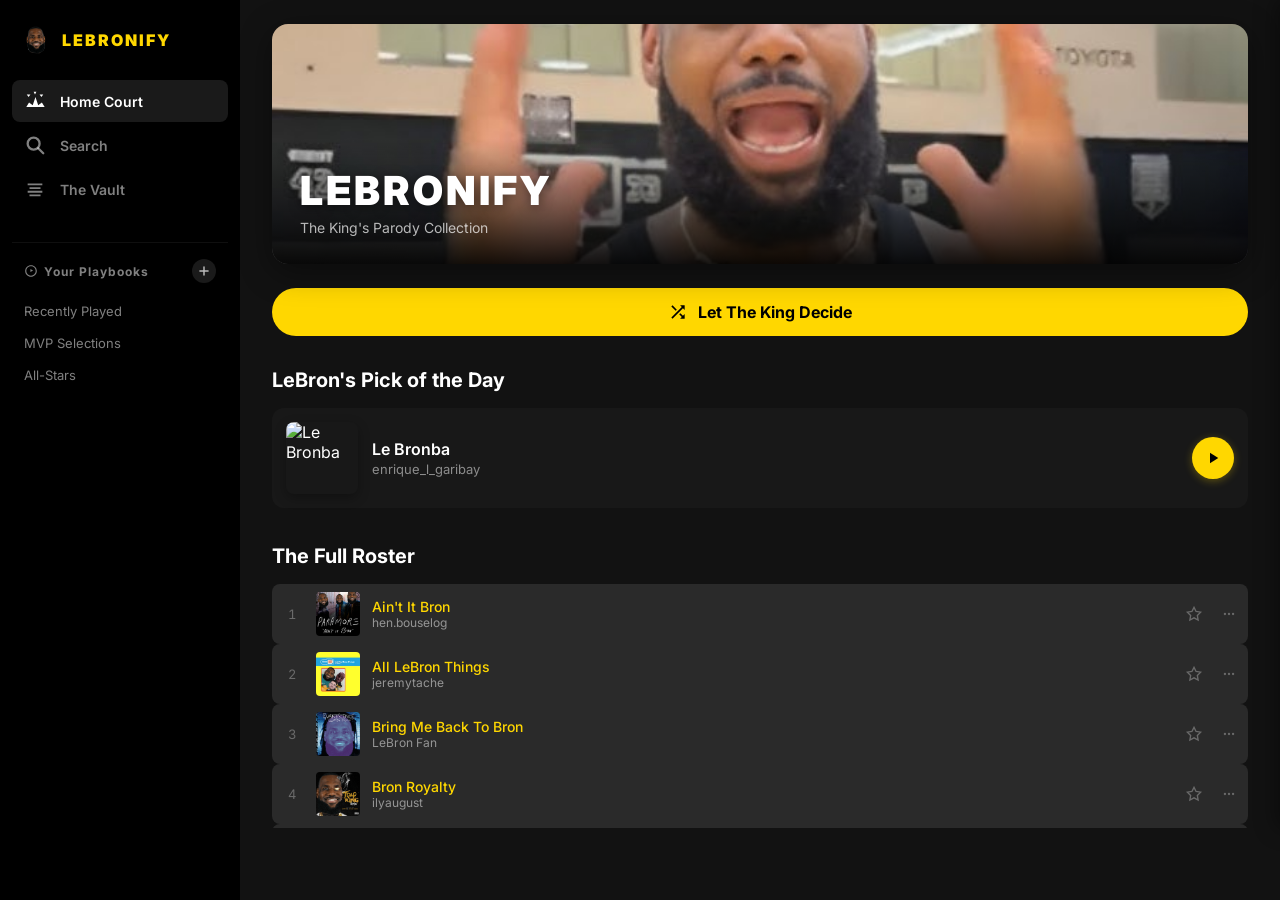
==== commit 289ed835: "Update web player to match new iOS app features - Add Mix button (sparkles icon) for diverse random " ====
--- a/website/app.html
+++ b/website/app.html
@@ -173,7 +173,17 @@
                         <svg width="16" height="16" viewBox="0 0 24 24" fill="none" stroke="currentColor" stroke-width="2.5" stroke-linecap="round" stroke-linejoin="round"><path d="M15 18l-6-6 6-6"/></svg>
                         Back
                     </button>
-                    <div class="player-content">
+                    <!-- Empty State -->
+                    <div class="player-empty" id="player-empty">
+                        <img src="images/ui/lebron_default.png" alt="LeBron" class="player-empty-img">
+                        <div class="player-empty-title">LEBRONIFY</div>
+                        <div class="player-empty-quote">"I'm not playing right now, but I'm always ready."</div>
+                        <button class="player-empty-btn" id="player-empty-play">
+                            <svg width="16" height="16" viewBox="0 0 24 24" fill="currentColor"><path d="M8 5v14l11-7z"/></svg>
+                            Let The King Play
+                        </button>
+                    </div>
+                    <div class="player-content" id="player-content" style="display:none;">
                         <div class="player-art-wrap">
                             <img src="" alt="" class="player-art" id="player-art">
                         </div>
@@ -209,6 +219,10 @@
                                 <svg class="action-icon" viewBox="0 0 24 24" fill="none" stroke="currentColor" stroke-width="2" stroke-linecap="round"><circle cx="12" cy="12" r="9"/><path d="M12 8v8m-4-4h8"/></svg>
                                 <span class="action-label">Playbook</span>
                             </button>
+                            <button class="action-btn" id="btn-mix" title="Mix">
+                                <svg class="action-icon" viewBox="0 0 24 24" fill="currentColor"><path d="M7.5 5.6L10 7 8.6 4.5 10 2 7.5 3.4 5 2l1.4 2.5L5 7zm12 9.8L17 14l1.4 2.5L17 19l2.5-1.4L22 19l-1.4-2.5L22 14zM22 2l-2.5 1.4L17 2l1.4 2.5L17 7l2.5-1.4L22 7l-1.4-2.5zm-7.63 5.29a.996.996 0 00-1.41 0L1.29 18.96a.996.996 0 000 1.41l2.34 2.34c.39.39 1.02.39 1.41 0L16.7 11.05a.996.996 0 000-1.41l-2.33-2.35z"/></svg>
+                                <span class="action-label">Mix</span>
+                            </button>
                         </div>
                         <!-- On The Bench -->
                         <div class="bench-section" id="bench-section">
@@ -222,13 +236,40 @@
 
         <!-- Queue Panel (slide-in) -->
         <div class="queue-panel" id="queue-panel">
+            <div class="queue-drag-handle"></div>
             <div class="queue-header">
                 <h2>Queue</h2>
                 <button class="queue-close" id="queue-close">
                     <svg width="18" height="18" viewBox="0 0 24 24" fill="none" stroke="currentColor" stroke-width="2.5" stroke-linecap="round"><path d="M18 6L6 18M6 6l12 12"/></svg>
                 </button>
             </div>
+            <!-- On The Court (now playing in queue) -->
+            <div class="queue-court" id="queue-court"></div>
+            <!-- On The Bench (upcoming) -->
+            <div class="queue-bench-header">
+                <span class="queue-bench-label">ON THE BENCH</span>
+                <span class="queue-bench-count" id="queue-bench-count">0</span>
+            </div>
             <div class="queue-list" id="queue-list"></div>
+            <!-- Queue Bottom Controls -->
+            <div class="queue-bottom">
+                <button class="queue-bottom-btn" id="queue-clear" title="Clear">
+                    <svg width="18" height="18" viewBox="0 0 24 24" fill="currentColor"><path d="M6 19c0 1.1.9 2 2 2h8c1.1 0 2-.9 2-2V7H6v12zM19 4h-3.5l-1-1h-5l-1 1H5v2h14V4z"/></svg>
+                    <span>Clear</span>
+                </button>
+                <button class="queue-bottom-btn" id="queue-shuffle" title="Shuffle">
+                    <svg width="18" height="18" viewBox="0 0 24 24" fill="currentColor"><path d="M10.59 9.17L5.41 4 4 5.41l5.17 5.17 1.42-1.41zM14.5 4l2.04 2.04L4 18.59 5.41 20 17.96 7.46 20 9.5V4h-5.5zm.33 9.41l-1.41 1.41 3.13 3.13L14.5 20H20v-5.5l-2.04 2.04-3.13-3.13z"/></svg>
+                    <span>Shuffle</span>
+                </button>
+                <button class="queue-bottom-btn" id="queue-repeat" title="Repeat">
+                    <svg width="18" height="18" viewBox="0 0 24 24" fill="currentColor"><path d="M7 7h10v3l4-4-4-4v3H5v6h2V7zm10 10H7v-3l-4 4 4 4v-3h12v-6h-2v4z"/></svg>
+                    <span>Repeat</span>
+                </button>
+                <button class="queue-bottom-btn" id="queue-mix" title="Mix">
+                    <svg width="18" height="18" viewBox="0 0 24 24" fill="currentColor"><path d="M7.5 5.6L10 7 8.6 4.5 10 2 7.5 3.4 5 2l1.4 2.5L5 7zm12 9.8L17 14l1.4 2.5L17 19l2.5-1.4L22 19l-1.4-2.5L22 14zM22 2l-2.5 1.4L17 2l1.4 2.5L17 7l2.5-1.4L22 7l-1.4-2.5zm-7.63 5.29a.996.996 0 00-1.41 0L1.29 18.96a.996.996 0 000 1.41l2.34 2.34c.39.39 1.02.39 1.41 0L16.7 11.05a.996.996 0 000-1.41l-2.33-2.35z"/></svg>
+                    <span>Mix</span>
+                </button>
+            </div>
         </div>
 
         <!-- Now Playing Bar (bottom) -->
--- a/website/app.css
+++ b/website/app.css
@@ -197,6 +197,21 @@
     display: flex; align-items: center; justify-content: center;
     box-shadow: 0 1px 4px rgba(0,0,0,0.3);
 }
+.song-row-menu { color: var(--t4); padding: 4px; display: flex; align-items: center; flex-shrink: 0; transition: var(--transition); }
+.song-row-menu:hover { color: var(--t2); }
+
+/* Context Menu */
+.context-menu {
+    position: fixed; background: var(--bg-elevated); border: 1px solid var(--t5);
+    border-radius: 10px; padding: 6px 0; min-width: 180px; z-index: 400;
+    box-shadow: 0 8px 32px rgba(0,0,0,0.5);
+}
+.context-menu-item {
+    display: flex; align-items: center; gap: 10px; padding: 10px 16px;
+    font-size: 13px; color: var(--t2); cursor: pointer; transition: var(--transition);
+}
+.context-menu-item:hover { background: var(--t5); color: var(--t1); }
+.context-menu-item svg { flex-shrink: 0; }
 
 /* --- Search --- */
 .search-bar-wrap {
@@ -334,30 +349,98 @@
 .bench-name { font-size: 13px; font-weight: 500; }
 .bench-artist { font-size: 11px; color: var(--t4); }
 
+/* --- Player Empty State --- */
+.player-empty {
+    display: flex; flex-direction: column; align-items: center; justify-content: center;
+    padding: 60px 20px; text-align: center; width: 100%; max-width: 400px; margin: 0 auto;
+}
+.player-empty-img { width: 180px; height: 180px; border-radius: 90px; object-fit: cover; margin-bottom: 24px; box-shadow: 0 8px 32px rgba(0,0,0,0.4); }
+.player-empty-title { font-size: 28px; font-weight: 900; color: var(--yellow); letter-spacing: 2px; margin-bottom: 12px; }
+.player-empty-quote { font-size: 13px; font-style: italic; color: rgba(255,215,0,0.5); margin-bottom: 28px; font-family: Georgia, 'Times New Roman', serif; }
+.player-empty-btn {
+    background: var(--yellow); color: #000; padding: 14px 32px;
+    border-radius: 25px; font-size: 15px; font-weight: 700;
+    display: flex; align-items: center; gap: 8px; transition: var(--transition);
+}
+.player-empty-btn:hover { transform: scale(1.03); box-shadow: 0 4px 20px var(--yellow-glow); }
+
 /* --- Queue Panel --- */
 .queue-panel {
     position: fixed; top: 0; right: -360px; width: 360px; height: calc(100vh - var(--npb-h));
-    background: var(--bg-elevated); z-index: 100; transition: right 0.3s ease;
+    background: rgb(18,18,18); z-index: 100; transition: right 0.3s ease;
     display: flex; flex-direction: column; border-left: 1px solid var(--t6);
     box-shadow: -4px 0 20px rgba(0,0,0,0.4);
 }
 .queue-panel.open { right: 0; }
-.queue-header { display: flex; justify-content: space-between; align-items: center; padding: 20px; border-bottom: 1px solid var(--t6); }
+.queue-drag-handle {
+    width: 36px; height: 5px; background: var(--t4); border-radius: 3px;
+    margin: 10px auto 0; flex-shrink: 0;
+}
+.queue-header { display: flex; justify-content: space-between; align-items: center; padding: 16px 20px; }
 .queue-header h2 { font-size: 18px; font-weight: 700; }
 .queue-close { color: var(--t3); padding: 4px; display: flex; align-items: center; transition: var(--transition); }
 .queue-close:hover { color: var(--t1); }
-.queue-list { flex: 1; overflow-y: auto; padding: 8px 12px 12px; }
+
+/* On The Court - current song */
+.queue-court {
+    padding: 12px 16px; background: rgb(28,28,28); border-radius: 12px;
+    margin: 0 12px 8px; flex-shrink: 0;
+}
+.queue-court-label { font-size: 10px; font-weight: 700; color: var(--yellow); letter-spacing: 1.2px; margin-bottom: 10px; }
+.queue-court-content { display: flex; align-items: center; gap: 12px; }
+.queue-court-art { width: 56px; height: 56px; border-radius: 8px; object-fit: cover; box-shadow: 0 4px 12px rgba(0,0,0,0.4); flex-shrink: 0; }
+.queue-court-info { flex: 1; min-width: 0; }
+.queue-court-title { font-size: 15px; font-weight: 600; white-space: nowrap; overflow: hidden; text-overflow: ellipsis; }
+.queue-court-artist { font-size: 12px; color: var(--t3); margin-top: 2px; }
+.queue-court-controls { display: flex; align-items: center; gap: 12px; }
+.queue-court-btn { color: var(--t2); padding: 4px; display: flex; align-items: center; transition: var(--transition); }
+.queue-court-btn:hover { color: var(--t1); }
+.queue-court-play { width: 34px; height: 34px; background: var(--white); color: #000; border-radius: 50%; display: flex; align-items: center; justify-content: center; }
+
+/* On The Bench header */
+.queue-bench-header {
+    display: flex; justify-content: space-between; align-items: center;
+    padding: 12px 20px 6px; flex-shrink: 0;
+}
+.queue-bench-label { font-size: 10px; font-weight: 700; color: var(--t3); letter-spacing: 1.2px; }
+.queue-bench-count { font-size: 10px; color: var(--t4); }
+
+.queue-list { flex: 1; overflow-y: auto; padding: 4px 12px 12px; }
 .queue-item {
     display: flex; align-items: center; gap: 10px; padding: 8px;
     border-radius: var(--radius); cursor: pointer; transition: var(--transition);
-}
+    border-bottom: 1px solid rgba(255,255,255,0.04);
+}
+.queue-item:last-child { border-bottom: none; }
 .queue-item:hover { background: var(--bg-hover); }
-.queue-item.active { background: var(--t5); }
-.queue-art { width: 40px; height: 40px; border-radius: 4px; object-fit: cover; flex-shrink: 0; }
+.queue-item-num { width: 20px; text-align: center; font-size: 13px; color: var(--t4); font-variant-numeric: tabular-nums; flex-shrink: 0; }
+.queue-art { width: 44px; height: 44px; border-radius: 4px; object-fit: cover; flex-shrink: 0; }
 .queue-info { flex: 1; min-width: 0; }
 .queue-name { font-size: 13px; font-weight: 500; white-space: nowrap; overflow: hidden; text-overflow: ellipsis; }
-.queue-item.active .queue-name { color: var(--yellow); }
 .queue-artist { font-size: 11px; color: var(--t4); }
+.queue-item-play { color: var(--t3); padding: 4px; display: flex; align-items: center; transition: var(--transition); flex-shrink: 0; }
+.queue-item-play:hover { color: var(--t1); }
+
+/* Queue Bottom Controls */
+.queue-bottom {
+    display: flex; align-items: center; justify-content: space-around;
+    padding: 12px 16px; border-top: 1px solid rgba(255,255,255,0.06);
+    flex-shrink: 0; background: rgb(18,18,18);
+}
+.queue-bottom-btn {
+    display: flex; flex-direction: column; align-items: center; gap: 4px;
+    color: var(--t3); padding: 8px 12px; transition: var(--transition); font-size: 10px; font-weight: 500;
+}
+.queue-bottom-btn:hover { color: var(--t1); }
+.queue-bottom-btn.active { color: var(--yellow); }
+.queue-bottom-btn svg { opacity: 0.6; }
+.queue-bottom-btn.active svg { opacity: 1; }
+
+/* Queue empty */
+.queue-empty { text-align: center; padding: 40px 20px; }
+.queue-empty-icon { color: var(--yellow); opacity: 0.3; margin-bottom: 12px; }
+.queue-empty-title { font-size: 15px; font-weight: 600; margin-bottom: 6px; }
+.queue-empty-text { font-size: 12px; color: var(--t3); }
 
 /* --- Now Playing Bar --- */
 .now-playing-bar {
@@ -468,7 +551,7 @@
     .player-art-wrap { width: 260px; height: 260px; }
     .home-banner { height: 180px; }
     .banner-title { font-size: 28px; }
-    .queue-panel { width: 100%; right: -100%; }
+    .queue-panel { width: 100%; right: -100%; height: calc(100vh - var(--npb-h) - 56px); }
 }
 
 @media (max-width: 480px) {
